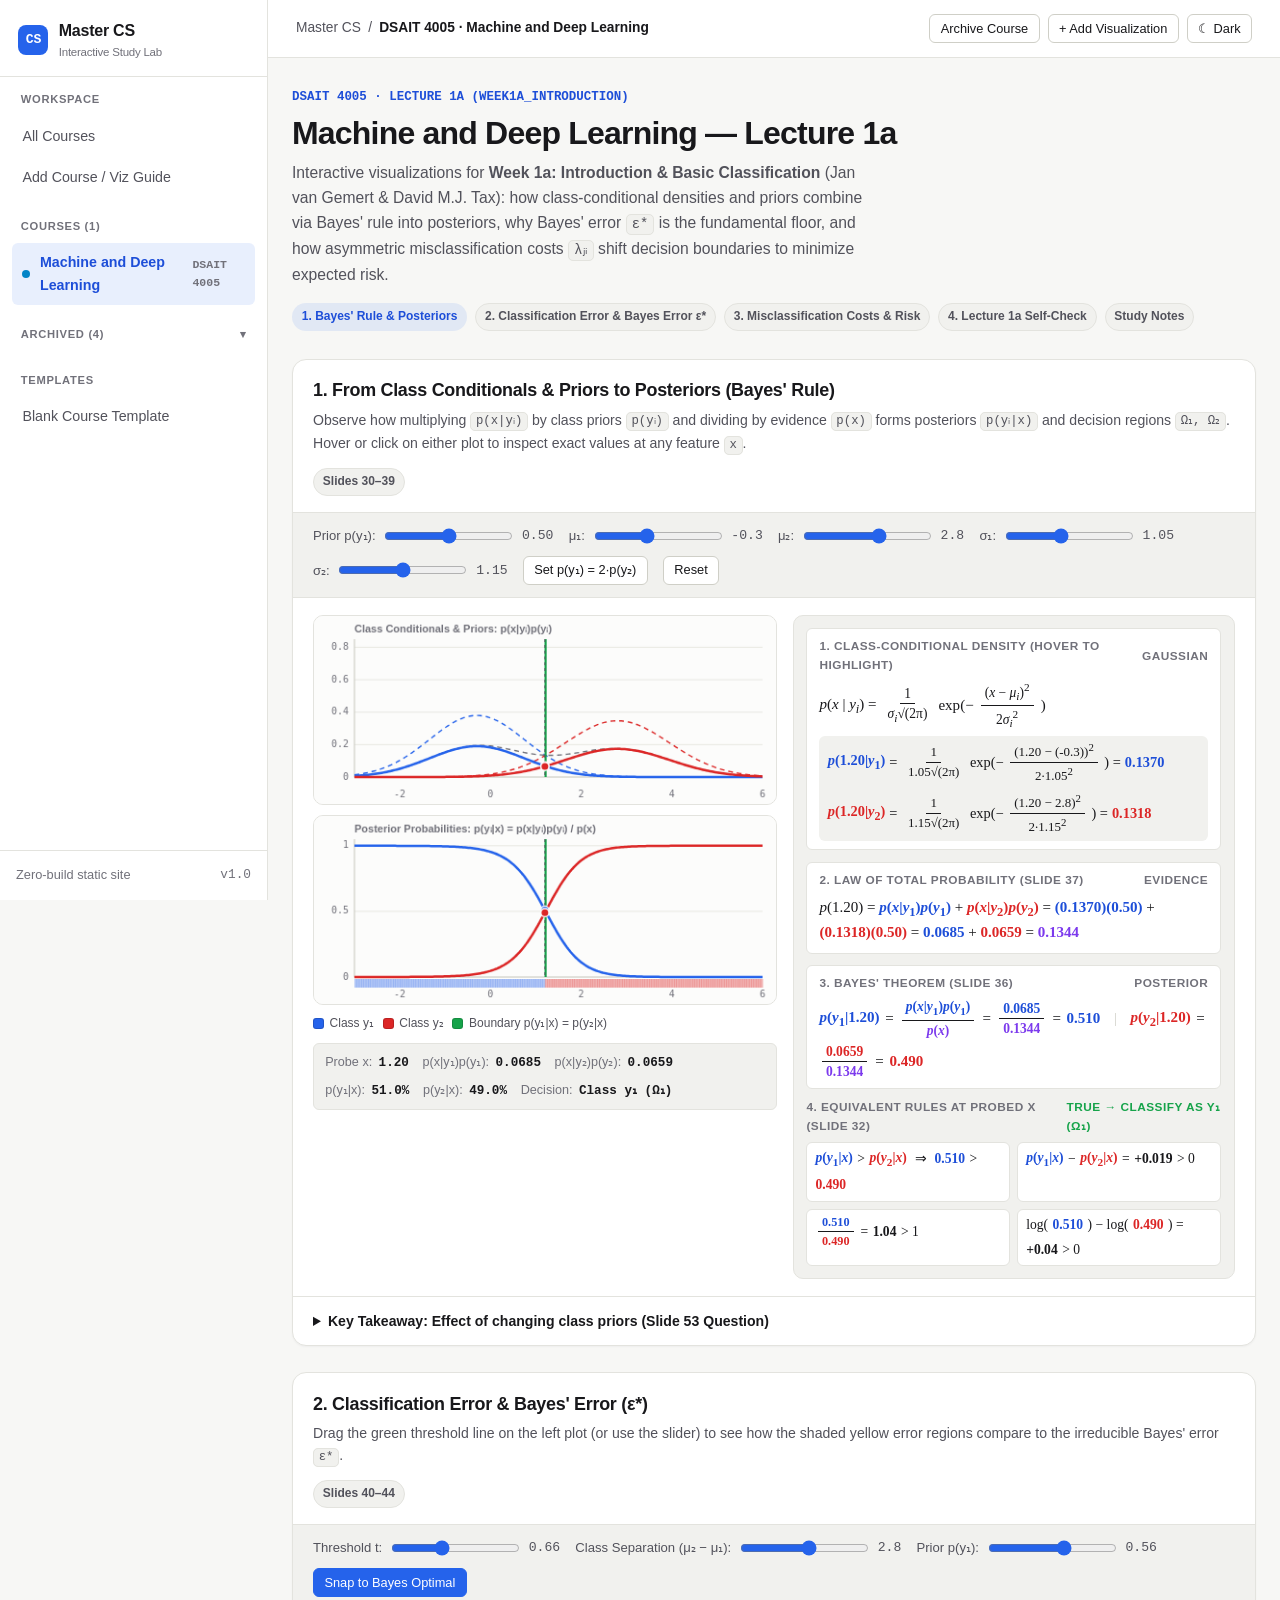
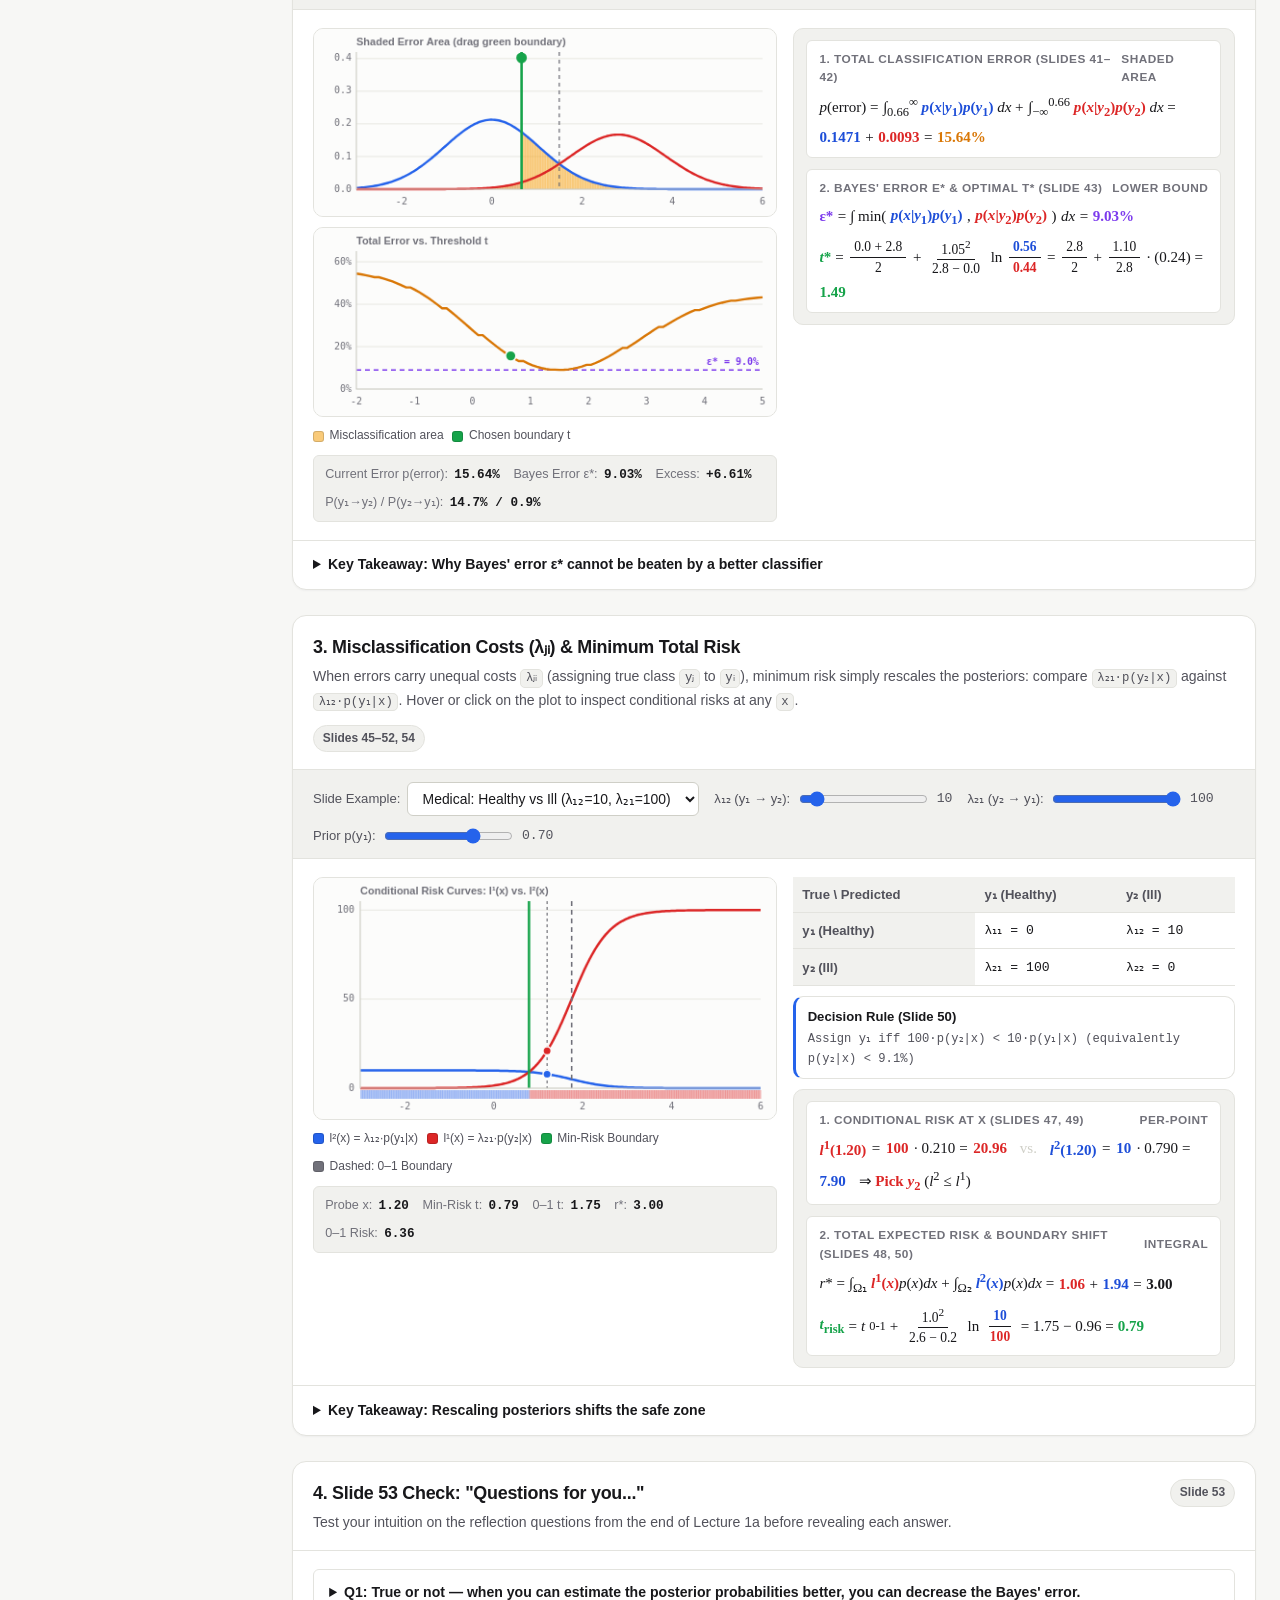
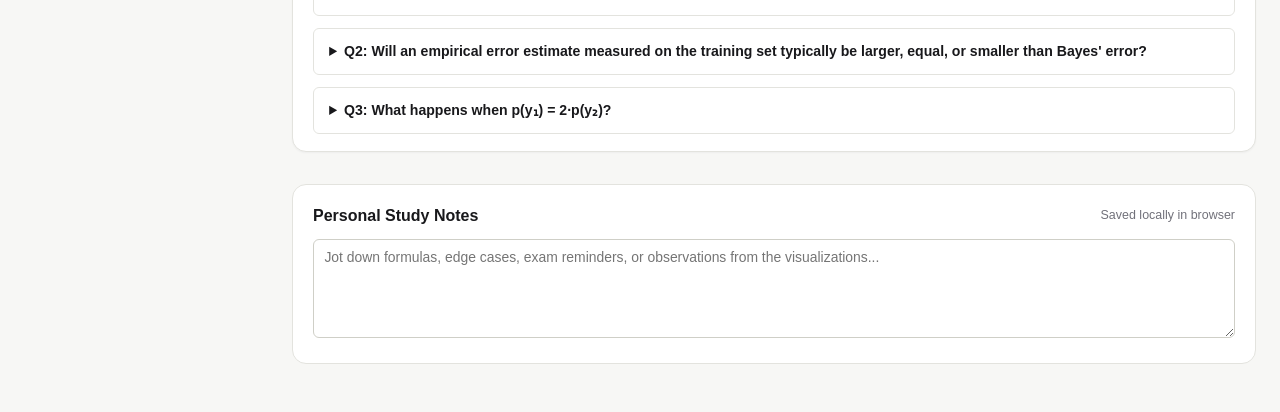
==== courses/mdl.html @ e3841186 "Initial Master CS interactive visualizations site with MDL Lecture 1a" ====
<!DOCTYPE html>
<html lang="en">
<head>
  <meta charset="UTF-8" />
  <meta name="viewport" content="width=device-width, initial-scale=1.0" />
  <title>DSAIT 4005: Machine and Deep Learning — Master CS</title>
  <link rel="icon" type="image/svg+xml" href="data:image/svg+xml,%3Csvg xmlns='http://www.w3.org/2000/svg' viewBox='0 0 32 32'%3E%3Crect width='32' height='32' rx='8' fill='%232563eb'/%3E%3Ctext x='16' y='21' text-anchor='middle' fill='white' font-family='monospace' font-size='14' font-weight='bold'%3ECS%3C/text%3E%3C/svg%3E" />
  <link rel="stylesheet" href="../styles/main.css" />
</head>
<body data-root=".." data-page="mdl">
  <div id="page-content">
    <header class="page-header">
      <div class="page-kicker">DSAIT 4005 · LECTURE 1A (WEEK1A_INTRODUCTION)</div>
      <h1 class="page-title">Machine and Deep Learning — Lecture 1a</h1>
      <p class="page-desc">
        Interactive visualizations for <strong>Week 1a: Introduction &amp; Basic Classification</strong> (Jan van Gemert &amp; David M.J. Tax):
        how class-conditional densities and priors combine via Bayes' rule into posteriors, why Bayes' error <code>ε*</code> is the fundamental floor,
        and how asymmetric misclassification costs <code>λⱼᵢ</code> shift decision boundaries to minimize expected risk.
      </p>
      <div class="topic-jump-bar">
        <a href="#viz-mdl-bayes" class="badge badge-accent">1. Bayes' Rule &amp; Posteriors</a>
        <a href="#viz-mdl-error" class="badge">2. Classification Error &amp; Bayes Error ε*</a>
        <a href="#viz-mdl-cost" class="badge">3. Misclassification Costs &amp; Risk</a>
        <a href="#mdl-quiz" class="badge">4. Lecture 1a Self-Check</a>
        <a href="#course-notes" class="badge">Study Notes</a>
      </div>
    </header>

    <div class="viz-stack">
      <!-- Visualization 1: Bayes' Rule & Class Posteriors (Slides 30-39, 53) -->
      <section class="viz-card" id="viz-mdl-bayes">
        <div class="viz-header">
          <div>
            <h2 class="viz-title">1. From Class Conditionals &amp; Priors to Posteriors (Bayes' Rule)</h2>
            <p class="viz-subtitle">
              Observe how multiplying <code>p(x|yᵢ)</code> by class priors <code>p(yᵢ)</code> and dividing by evidence <code>p(x)</code> forms posteriors <code>p(yᵢ|x)</code> and decision regions <code>Ω₁, Ω₂</code>. Hover or click on either plot to inspect exact values at any feature <code>x</code>.
            </p>
          </div>
          <span class="badge">Slides 30–39</span>
        </div>

        <div class="viz-controls">
          <div class="control-group">
            <label for="mdl-b-prior1">Prior p(y₁):</label>
            <input id="mdl-b-prior1" type="range" min="0.10" max="0.90" step="0.01" value="0.50" />
            <span class="mono" id="mdl-b-prior1-val">0.50</span>
          </div>

          <div class="control-group">
            <label for="mdl-b-mu1">μ₁:</label>
            <input id="mdl-b-mu1" type="range" min="-1.5" max="1.5" step="0.1" value="-0.3" />
            <span class="mono" id="mdl-b-mu1-val">-0.3</span>
          </div>

          <div class="control-group">
            <label for="mdl-b-mu2">μ₂:</label>
            <input id="mdl-b-mu2" type="range" min="1.0" max="4.0" step="0.1" value="2.8" />
            <span class="mono" id="mdl-b-mu2-val">2.8</span>
          </div>

          <div class="control-group">
            <label for="mdl-b-sig1">σ₁:</label>
            <input id="mdl-b-sig1" type="range" min="0.5" max="1.8" step="0.05" value="1.05" />
            <span class="mono" id="mdl-b-sig1-val">1.05</span>
          </div>

          <div class="control-group">
            <label for="mdl-b-sig2">σ₂:</label>
            <input id="mdl-b-sig2" type="range" min="0.5" max="1.8" step="0.05" value="1.15" />
            <span class="mono" id="mdl-b-sig2-val">1.15</span>
          </div>

          <button id="mdl-b-double-p1" class="btn btn-sm" type="button">Set p(y₁) = 2·p(y₂)</button>
          <button id="mdl-b-reset" class="btn btn-sm" type="button">Reset</button>
        </div>

        <div class="viz-body">
          <div class="viz-with-formulas">
            <div class="viz-plots-col">
              <div class="viz-stage">
                <canvas id="mdl-b-joint-canvas"></canvas>
              </div>
              <div class="viz-stage">
                <canvas id="mdl-b-post-canvas"></canvas>
              </div>
              <div class="viz-legend">
                <span class="legend-item"><span class="legend-swatch" style="background:#2563eb"></span>Class y₁</span>
                <span class="legend-item"><span class="legend-swatch" style="background:#dc2626"></span>Class y₂</span>
                <span class="legend-item"><span class="legend-swatch" style="background:#16a34a"></span>Boundary p(y₁|x) = p(y₂|x)</span>
              </div>
              <div class="viz-readout">
                <span class="metric"><span class="metric-label">Probe x:</span><span class="metric-value" id="mdl-b-x">1.20</span></span>
                <span class="metric"><span class="metric-label">p(x|y₁)p(y₁):</span><span class="metric-value" id="mdl-b-j1">—</span></span>
                <span class="metric"><span class="metric-label">p(x|y₂)p(y₂):</span><span class="metric-value" id="mdl-b-j2">—</span></span>
                <span class="metric"><span class="metric-label">p(y₁|x):</span><span class="metric-value" id="mdl-b-post1">—</span></span>
                <span class="metric"><span class="metric-label">p(y₂|x):</span><span class="metric-value" id="mdl-b-post2">—</span></span>
                <span class="metric"><span class="metric-label">Decision:</span><span class="metric-value" id="mdl-b-dec">—</span></span>
              </div>
            </div>

            <div class="viz-formulas-col">
              <div class="formula-panel" aria-label="Bayes rule live formulas">
                <div class="formula-grid">
                  <div class="formula-card" data-b-focus="cond">
                    <div class="formula-card-title">
                      <span>1. Class-Conditional Density (hover to highlight)</span>
                      <span>Gaussian</span>
                    </div>
                    <div class="formula-math">
                      <span><i>p</i>(<i>x</i> | <i>y</i><sub><i>i</i></sub>) =</span>
                      <span class="frac">
                        <span class="frac-num">1</span>
                        <span class="frac-den"><i>σ</i><sub><i>i</i></sub>√(2π)</span>
                      </span>
                      <span>exp(−</span>
                      <span class="frac">
                        <span class="frac-num">(<i>x</i> − <i>μ</i><sub><i>i</i></sub>)<sup>2</sup></span>
                        <span class="frac-den">2<i>σ</i><sub><i>i</i></sub><sup>2</sup></span>
                      </span>
                      <span>)</span>
                    </div>
                    <div class="formula-math formula-math-sub" id="mdl-b-f-cond">—</div>
                  </div>

                  <div class="formula-card" data-b-focus="total">
                    <div class="formula-card-title">
                      <span>2. Law of Total Probability (Slide 37)</span>
                      <span>Evidence</span>
                    </div>
                    <div class="formula-math" id="mdl-b-f-total">—</div>
                  </div>

                  <div class="formula-card" data-b-focus="bayes">
                    <div class="formula-card-title">
                      <span>3. Bayes' Theorem (Slide 36)</span>
                      <span>Posterior</span>
                    </div>
                    <div class="formula-math" id="mdl-b-f-bayes">—</div>
                  </div>
                </div>

                <div>
                  <div class="formula-card-title" style="margin-bottom:0.35rem;">
                    <span>4. Equivalent Rules at Probed x (Slide 32)</span>
                    <span id="mdl-b-f-winner" class="term-opt">—</span>
                  </div>
                  <div class="equiv-list">
                    <div class="equiv-item">
                      <div class="formula-math" id="mdl-b-eq-1">—</div>
                    </div>
                    <div class="equiv-item">
                      <div class="formula-math" id="mdl-b-eq-2">—</div>
                    </div>
                    <div class="equiv-item">
                      <div class="formula-math" id="mdl-b-eq-3">—</div>
                    </div>
                    <div class="equiv-item">
                      <div class="formula-math" id="mdl-b-eq-4">—</div>
                    </div>
                  </div>
                </div>
              </div>
            </div>
          </div>
        </div>

        <details class="viz-notes">
          <summary>Key Takeaway: Effect of changing class priors (Slide 53 Question)</summary>
          <p>
            Click <code>Set p(y₁) = 2·p(y₂)</code> (<code>p(y₁) ≈ 0.67, p(y₂) ≈ 0.33</code>). Multiplying <code>p(x|y₁)</code> by a larger prior raises the blue curve and lowers the red curve,
            shifting the green decision boundary <code>p(y₁|x) = p(y₂|x)</code> to the right so region <code>Ω₁</code> expands.
            Notice that <code>p(x) = p(x|y₁)p(y₁) + p(x|y₂)p(y₂)</code> acts purely as the normalizing denominator ensuring <code>p(y₁|x) + p(y₂|x) = 1</code>.
          </p>
        </details>
      </section>

      <!-- Visualization 2: Classification Error & Bayes' Error (Slides 40-44) -->
      <section class="viz-card" id="viz-mdl-error">
        <div class="viz-header">
          <div>
            <h2 class="viz-title">2. Classification Error &amp; Bayes' Error (ε*)</h2>
            <p class="viz-subtitle">
              Drag the green threshold line on the left plot (or use the slider) to see how the shaded yellow error regions compare to the irreducible Bayes' error <code>ε*</code>.
            </p>
          </div>
          <span class="badge">Slides 40–44</span>
        </div>

        <div class="viz-controls">
          <div class="control-group">
            <label for="mdl-e-thresh">Threshold t:</label>
            <input id="mdl-e-thresh" type="range" min="-2.0" max="5.0" step="0.02" value="0.65" />
            <span class="mono" id="mdl-e-thresh-val">0.65</span>
          </div>

          <div class="control-group">
            <label for="mdl-e-sep">Class Separation (μ₂ − μ₁):</label>
            <input id="mdl-e-sep" type="range" min="0.8" max="4.5" step="0.1" value="2.8" />
            <span class="mono" id="mdl-e-sep-val">2.8</span>
          </div>

          <div class="control-group">
            <label for="mdl-e-prior1">Prior p(y₁):</label>
            <input id="mdl-e-prior1" type="range" min="0.20" max="0.80" step="0.02" value="0.55" />
            <span class="mono" id="mdl-e-prior1-val">0.55</span>
          </div>

          <button id="mdl-e-snap" class="btn btn-sm btn-primary" type="button">Snap to Bayes Optimal</button>
        </div>

        <div class="viz-body">
          <div class="viz-with-formulas">
            <div class="viz-plots-col">
              <div class="viz-stage">
                <canvas id="mdl-e-dist-canvas"></canvas>
              </div>
              <div class="viz-stage">
                <canvas id="mdl-e-curve-canvas"></canvas>
              </div>
              <div class="viz-legend">
                <span class="legend-item"><span class="legend-swatch" style="background:rgba(245,158,11,0.55)"></span>Misclassification area</span>
                <span class="legend-item"><span class="legend-swatch" style="background:#16a34a"></span>Chosen boundary t</span>
              </div>
              <div class="viz-readout">
                <span class="metric"><span class="metric-label">Current Error p(error):</span><span class="metric-value" id="mdl-e-cur">—</span></span>
                <span class="metric"><span class="metric-label">Bayes Error ε*:</span><span class="metric-value" id="mdl-e-bayes">—</span></span>
                <span class="metric"><span class="metric-label">Excess:</span><span class="metric-value" id="mdl-e-excess">—</span></span>
                <span class="metric"><span class="metric-label">P(y₁→y₂) / P(y₂→y₁):</span><span class="metric-value" id="mdl-e-split">—</span></span>
              </div>
            </div>

            <div class="viz-formulas-col">
              <div class="formula-panel" aria-label="Classification error and Bayes error formulas">
                <div class="formula-grid">
                  <div class="formula-card" data-e-focus="error-split">
                    <div class="formula-card-title">
                      <span>1. Total Classification Error (Slides 41–42)</span>
                      <span>Shaded Area</span>
                    </div>
                    <div class="formula-math" id="mdl-e-f-err">—</div>
                  </div>

                  <div class="formula-card" data-e-focus="bayes-opt">
                    <div class="formula-card-title">
                      <span>2. Bayes' Error ε* &amp; Optimal t* (Slide 43)</span>
                      <span>Lower Bound</span>
                    </div>
                    <div class="formula-math" id="mdl-e-f-opt">—</div>
                  </div>
                </div>
              </div>
            </div>
          </div>
        </div>

        <details class="viz-notes">
          <summary>Key Takeaway: Why Bayes' error ε* cannot be beaten by a better classifier</summary>
          <p>
            For any threshold <code>t</code>, total error is the yellow area where the chosen class has the smaller curve plus any extra tail you include by moving away from the intersection.
            Clicking <strong>Snap to Bayes Optimal</strong> places <code>t</code> right at <code>p(x|y₁)p(y₁) = p(x|y₂)p(y₂)</code>, reaching <code>ε*</code>.
            Notice that moving <code>t</code> never reduces <code>ε*</code>—only changing the underlying distribution (like increasing class separation <code>μ₂ − μ₁</code>) lowers <code>ε*</code>.
          </p>
        </details>
      </section>

      <!-- Visualization 3: Misclassification Costs & Minimum Risk (Slides 45-52, 54) -->
      <section class="viz-card" id="viz-mdl-cost">
        <div class="viz-header">
          <div>
            <h2 class="viz-title">3. Misclassification Costs (λⱼᵢ) &amp; Minimum Total Risk</h2>
            <p class="viz-subtitle">
              When errors carry unequal costs <code>λⱼᵢ</code> (assigning true class <code>yⱼ</code> to <code>yᵢ</code>), minimum risk simply rescales the posteriors: compare <code>λ₂₁·p(y₂|x)</code> against <code>λ₁₂·p(y₁|x)</code>. Hover or click on the plot to inspect conditional risks at any <code>x</code>.
            </p>
          </div>
          <span class="badge">Slides 45–52, 54</span>
        </div>

        <div class="viz-controls">
          <div class="control-group">
            <label for="mdl-c-preset">Slide Example:</label>
            <select id="mdl-c-preset" class="select">
              <option value="medical" selected>Medical: Healthy vs Ill (λ₁₂=10, λ₂₁=100)</option>
              <option value="equal">Equal 0–1 Loss (λ₁₂=1, λ₂₁=1)</option>
              <option value="fruit">Fruit Matrix Slide 52 (λ₁₂=1, λ₂₁=9)</option>
            </select>
          </div>

          <div class="control-group">
            <label for="mdl-c-l12">λ₁₂ (y₁ → y₂):</label>
            <input id="mdl-c-l12" type="range" min="1" max="100" step="1" value="10" />
            <span class="mono" id="mdl-c-l12-val">10</span>
          </div>

          <div class="control-group">
            <label for="mdl-c-l21">λ₂₁ (y₂ → y₁):</label>
            <input id="mdl-c-l21" type="range" min="1" max="100" step="1" value="100" />
            <span class="mono" id="mdl-c-l21-val">100</span>
          </div>

          <div class="control-group">
            <label for="mdl-c-prior1">Prior p(y₁):</label>
            <input id="mdl-c-prior1" type="range" min="0.20" max="0.90" step="0.02" value="0.70" />
            <span class="mono" id="mdl-c-prior1-val">0.70</span>
          </div>
        </div>

        <div class="viz-body">
          <div class="viz-with-formulas">
            <div class="viz-plots-col">
              <div class="viz-stage">
                <canvas id="mdl-c-risk-canvas"></canvas>
              </div>
              <div class="viz-legend">
                <span class="legend-item"><span class="legend-swatch" style="background:#2563eb"></span>l²(x) = λ₁₂·p(y₁|x)</span>
                <span class="legend-item"><span class="legend-swatch" style="background:#dc2626"></span>l¹(x) = λ₂₁·p(y₂|x)</span>
                <span class="legend-item"><span class="legend-swatch" style="background:#16a34a"></span>Min-Risk Boundary</span>
                <span class="legend-item"><span class="legend-swatch" style="background:#71717a"></span>Dashed: 0–1 Boundary</span>
              </div>
              <div class="viz-readout">
                <span class="metric"><span class="metric-label">Probe x:</span><span class="metric-value" id="mdl-c-x">1.20</span></span>
                <span class="metric"><span class="metric-label">Min-Risk t:</span><span class="metric-value" id="mdl-c-topt">—</span></span>
                <span class="metric"><span class="metric-label">0–1 t:</span><span class="metric-value" id="mdl-c-t01">—</span></span>
                <span class="metric"><span class="metric-label">r*:</span><span class="metric-value" id="mdl-c-rmin">—</span></span>
                <span class="metric"><span class="metric-label">0–1 Risk:</span><span class="metric-value" id="mdl-c-r01">—</span></span>
              </div>
            </div>

            <div class="viz-formulas-col">
              <table class="data-table" aria-label="Cost Matrix">
                <thead>
                  <tr>
                    <th>True \ Predicted</th>
                    <th id="mdl-c-col1">y₁ (Healthy)</th>
                    <th id="mdl-c-col2">y₂ (Ill)</th>
                  </tr>
                </thead>
                <tbody>
                  <tr>
                    <th id="mdl-c-row1">y₁ (Healthy)</th>
                    <td>λ₁₁ = 0</td>
                    <td id="mdl-c-cell12">λ₁₂ = 10</td>
                  </tr>
                  <tr>
                    <th id="mdl-c-row2">y₂ (Ill)</th>
                    <td id="mdl-c-cell21">λ₂₁ = 100</td>
                    <td>λ₂₂ = 0</td>
                  </tr>
                </tbody>
              </table>

              <div class="callout" style="margin:0;padding:0.55rem 0.75rem;font-size:0.8rem;">
                <h4 style="font-size:0.82rem;margin-bottom:0.2rem;">Decision Rule (Slide 50)</h4>
                <p id="mdl-c-rule-text" class="mono" style="font-size:0.76rem;"></p>
              </div>

              <div class="formula-panel" aria-label="Conditional risk and total risk formulas">
                <div class="formula-grid">
                  <div class="formula-card" data-c-focus="cond-risk">
                    <div class="formula-card-title">
                      <span>1. Conditional Risk at x (Slides 47, 49)</span>
                      <span>Per-Point</span>
                    </div>
                    <div class="formula-math" id="mdl-c-f-cond">—</div>
                  </div>

                  <div class="formula-card" data-c-focus="total-risk">
                    <div class="formula-card-title">
                      <span>2. Total Expected Risk &amp; Boundary Shift (Slides 48, 50)</span>
                      <span>Integral</span>
                    </div>
                    <div class="formula-math" id="mdl-c-f-total">—</div>
                  </div>
                </div>
              </div>
            </div>
          </div>
        </div>

        <details class="viz-notes">
          <summary>Key Takeaway: Rescaling posteriors shifts the safe zone</summary>
          <p>
            When missing an illness (<code>λ₂₁ = 100</code>) is 10× costlier than a false alarm (<code>λ₁₂ = 10</code>),
            we only need <code>p(ill|x) &gt; 10/110 ≈ 9.1%</code> before predicting <strong>Ill</strong> becomes the lower-risk decision!
            As Slide 54 summarizes: you do not need a completely new model—just rescale the class posteriors by the misclassification costs.
          </p>
        </details>
      </section>

      <!-- Section 4: Slide 53 Self-Check Questions -->
      <section class="viz-card" id="mdl-quiz">
        <div class="viz-header">
          <div>
            <h2 class="viz-title">4. Slide 53 Check: "Questions for you..."</h2>
            <p class="viz-subtitle">Test your intuition on the reflection questions from the end of Lecture 1a before revealing each answer.</p>
          </div>
          <span class="badge">Slide 53</span>
        </div>
        <div class="viz-body" style="display:flex;flex-direction:column;gap:0.75rem;">
          <details class="viz-notes" style="border:1px solid var(--border);border-radius:var(--radius-sm);padding:0.7rem 0.95rem;">
            <summary>Q1: True or not — when you can estimate the posterior probabilities better, you can decrease the Bayes' error.</summary>
            <p>
              <strong>False.</strong> Bayes' error <code>ε*</code> is a property of the true underlying data distribution <code>p(x, y)</code> (class overlap), not of your estimator. Better posterior estimates move your classifier's error <em>down toward</em> <code>ε*</code>, never below it.
            </p>
          </details>
          <details class="viz-notes" style="border:1px solid var(--border);border-radius:var(--radius-sm);padding:0.7rem 0.95rem;">
            <summary>Q2: Will an empirical error estimate measured on the training set typically be larger, equal, or smaller than Bayes' error?</summary>
            <p>
              On the <strong>training set</strong>, an overfitted model can appear smaller than <code>ε*</code> (recall the darkened cat/green bean example on Slide 17!). On an <strong>independent test set</strong> (Slide 18), any real classifier's expected error is always <code>≥ ε*</code> because <code>ε*</code> is the theoretical minimum over <code>p(x, y)</code>.
            </p>
          </details>
          <details class="viz-notes" style="border:1px solid var(--border);border-radius:var(--radius-sm);padding:0.7rem 0.95rem;">
            <summary>Q3: What happens when p(y₁) = 2·p(y₂)?</summary>
            <p>
              Since <code>p(y₁) + p(y₂) = 1</code>, this means <code>p(y₁) = 2/3</code> and <code>p(y₂) = 1/3</code>. The decision rule <code>p(x|y₁)p(y₁) &gt; p(x|y₂)p(y₂)</code> becomes <code>2·p(x|y₁) &gt; p(x|y₂)</code>, shifting the boundary toward class 2 and expanding region <code>Ω₁</code>. Try clicking <code>Set p(y₁) = 2·p(y₂)</code> in Visualization 1 above!
            </p>
          </details>
        </div>
      </section>
    </div>

    <div id="course-notes"></div>
  </div>

  <script src="../js/courses-data.js"></script>
  <script src="../js/layout.js"></script>
  <script src="../js/viz-kit.js"></script>
  <script src="../js/viz/mdl-viz.js"></script>
</body>
</html>
---- styles/main.css ----
/* ==========================================================================
   Master CS — Interactive Study Hub Stylesheet
   Zero-dependency design tokens + layout + visualization card primitives
   ========================================================================== */

:root {
  --bg: #f7f7f5;
  --surface: #ffffff;
  --surface-muted: #f1f1ee;
  --surface-elevated: #ffffff;
  --border: #e3e3de;
  --border-strong: #cfcfc7;
  --text: #18181b;
  --text-muted: #52525b;
  --text-subtle: #71717a;

  --accent: #2563eb;
  --accent-hover: #1d4ed8;
  --accent-soft: rgba(37, 99, 235, 0.1);
  --accent-text: #1d4ed8;

  --success: #16a34a;
  --success-soft: rgba(22, 163, 74, 0.12);
  --warning: #d97706;
  --warning-soft: rgba(217, 119, 6, 0.12);
  --danger: #dc2626;
  --danger-soft: rgba(220, 38, 38, 0.12);
  --purple: #7c3aed;
  --purple-soft: rgba(124, 58, 237, 0.12);

  --canvas-bg: #fcfcfb;
  --canvas-grid: #e8e8e2;

  --radius-sm: 6px;
  --radius-md: 10px;
  --radius-lg: 14px;
  --shadow-sm: 0 1px 2px rgba(15, 23, 42, 0.04);
  --shadow-md: 0 4px 16px rgba(15, 23, 42, 0.06);

  --sidebar-w: 268px;
  --topbar-h: 58px;

  --font-sans: "Inter", -apple-system, BlinkMacSystemFont, "Segoe UI", Roboto, Helvetica, Arial, sans-serif;
  --font-mono: "JetBrains Mono", "Cascadia Code", "Fira Code", Consolas, "Courier New", monospace;
}

[data-theme="dark"] {
  --bg: #0e1015;
  --surface: #151821;
  --surface-muted: #1c202b;
  --surface-elevated: #1b1f2a;
  --border: #272c3a;
  --border-strong: #373e52;
  --text: #eceef4;
  --text-muted: #a1a7b8;
  --text-subtle: #788096;

  --accent: #4f86ff;
  --accent-hover: #6d9cff;
  --accent-soft: rgba(79, 134, 255, 0.14);
  --accent-text: #84adff;

  --success: #34d399;
  --success-soft: rgba(52, 211, 153, 0.14);
  --warning: #fbbf24;
  --warning-soft: rgba(251, 191, 36, 0.14);
  --danger: #f87171;
  --danger-soft: rgba(248, 113, 113, 0.14);
  --purple: #a78bfa;
  --purple-soft: rgba(167, 139, 250, 0.14);

  --canvas-bg: #11141c;
  --canvas-grid: #212636;

  --shadow-sm: 0 1px 2px rgba(0, 0, 0, 0.25);
  --shadow-md: 0 6px 20px rgba(0, 0, 0, 0.35);
}

*,
*::before,
*::after {
  box-sizing: border-box;
}

html {
  font-size: 16px;
  -webkit-font-smoothing: antialiased;
}

body {
  margin: 0;
  font-family: var(--font-sans);
  background: var(--bg);
  color: var(--text);
  line-height: 1.6;
  min-height: 100vh;
}

a {
  color: var(--accent-text);
  text-decoration: none;
}

a:hover {
  text-decoration: underline;
}

code,
pre,
.mono {
  font-family: var(--font-mono);
}

code {
  font-size: 0.875em;
  background: var(--surface-muted);
  border: 1px solid var(--border);
  padding: 0.12em 0.38em;
  border-radius: 5px;
}

pre {
  background: var(--surface-muted);
  border: 1px solid var(--border);
  border-radius: var(--radius-md);
  padding: 1rem 1.15rem;
  overflow-x: auto;
  font-size: 0.85rem;
  line-height: 1.55;
  margin: 0.75rem 0 1rem;
}

pre code {
  background: none;
  border: none;
  padding: 0;
  font-size: inherit;
}

/* ==========================================================================
   App Shell (Sidebar + Main)
   ========================================================================== */

.app-shell {
  display: flex;
  min-height: 100vh;
}

.sidebar {
  width: var(--sidebar-w);
  flex-shrink: 0;
  background: var(--surface);
  border-right: 1px solid var(--border);
  display: flex;
  flex-direction: column;
  position: sticky;
  top: 0;
  height: 100vh;
  overflow-y: auto;
  z-index: 30;
}

.sidebar-brand {
  padding: 1.15rem 1.15rem 0.9rem;
  border-bottom: 1px solid var(--border);
  display: flex;
  align-items: center;
  justify-content: space-between;
  gap: 0.5rem;
}

.brand-link {
  display: flex;
  align-items: center;
  gap: 0.65rem;
  color: var(--text);
  text-decoration: none;
  font-weight: 700;
  font-size: 1rem;
  letter-spacing: -0.015em;
}

.brand-link:hover {
  text-decoration: none;
}

.brand-logo {
  width: 30px;
  height: 30px;
  border-radius: 8px;
  background: var(--accent);
  color: #fff;
  display: grid;
  place-items: center;
  font-family: var(--font-mono);
  font-size: 0.82rem;
  font-weight: 700;
  flex-shrink: 0;
}

.brand-sub {
  display: block;
  font-size: 0.72rem;
  font-weight: 500;
  color: var(--text-subtle);
  margin-top: -1px;
}

.sidebar-section {
  padding: 0.9rem 0.75rem 0.4rem;
}

.sidebar-label {
  font-size: 0.7rem;
  font-weight: 700;
  text-transform: uppercase;
  letter-spacing: 0.06em;
  color: var(--text-subtle);
  padding: 0 0.55rem 0.45rem;
}

.nav-list {
  list-style: none;
  margin: 0;
  padding: 0;
  display: flex;
  flex-direction: column;
  gap: 2px;
}

.nav-item a {
  display: flex;
  align-items: center;
  gap: 0.6rem;
  padding: 0.52rem 0.65rem;
  border-radius: var(--radius-sm);
  color: var(--text-muted);
  font-size: 0.89rem;
  font-weight: 500;
  text-decoration: none;
  transition: background 0.12s ease, color 0.12s ease;
}

.nav-item a:hover {
  background: var(--surface-muted);
  color: var(--text);
  text-decoration: none;
}

.nav-item a.active {
  background: var(--accent-soft);
  color: var(--accent-text);
  font-weight: 600;
}

.nav-dot {
  width: 8px;
  height: 8px;
  border-radius: 999px;
  flex-shrink: 0;
}

.nav-code {
  margin-left: auto;
  font-family: var(--font-mono);
  font-size: 0.72rem;
  color: var(--text-subtle);
}

.sidebar-footer {
  margin-top: auto;
  padding: 0.9rem 1rem;
  border-top: 1px solid var(--border);
  display: flex;
  align-items: center;
  justify-content: space-between;
  gap: 0.5rem;
  font-size: 0.8rem;
  color: var(--text-subtle);
}

.main-column {
  flex: 1;
  min-width: 0;
  display: flex;
  flex-direction: column;
}

.topbar {
  height: var(--topbar-h);
  background: var(--surface);
  border-bottom: 1px solid var(--border);
  padding: 0 1.75rem;
  display: flex;
  align-items: center;
  justify-content: space-between;
  gap: 1rem;
  position: sticky;
  top: 0;
  z-index: 20;
}

.topbar-left {
  display: flex;
  align-items: center;
  gap: 0.75rem;
  min-width: 0;
}

.menu-toggle {
  display: none;
  background: var(--surface-muted);
  border: 1px solid var(--border);
  color: var(--text);
  border-radius: var(--radius-sm);
  padding: 0.4rem 0.6rem;
  cursor: pointer;
  font-size: 0.95rem;
}

.breadcrumb {
  display: flex;
  align-items: center;
  gap: 0.45rem;
  font-size: 0.86rem;
  color: var(--text-muted);
  white-space: nowrap;
  overflow: hidden;
  text-overflow: ellipsis;
}

.breadcrumb a {
  color: var(--text-muted);
}

.breadcrumb a:hover {
  color: var(--text);
}

.breadcrumb .current {
  color: var(--text);
  font-weight: 600;
}

.topbar-actions {
  display: flex;
  align-items: center;
  gap: 0.5rem;
}

.content-wrap {
  width: 100%;
  max-width: 1360px;
  margin: 0 auto;
  padding: 1.5rem 1.5rem 3rem;
}

.sidebar-backdrop {
  display: none;
}

@media (max-width: 900px) {
  .sidebar {
    position: fixed;
    left: 0;
    top: 0;
    transform: translateX(-100%);
    transition: transform 0.2s ease;
    box-shadow: var(--shadow-md);
  }

  .sidebar.open {
    transform: translateX(0);
  }

  .sidebar-backdrop.open {
    display: block;
    position: fixed;
    inset: 0;
    background: rgba(0, 0, 0, 0.35);
    z-index: 25;
  }

  .menu-toggle {
    display: inline-flex;
    align-items: center;
    justify-content: center;
  }

  .topbar,
  .content-wrap {
    padding-left: 1rem;
    padding-right: 1rem;
  }
}

/* ==========================================================================
   Buttons, Badges, Inputs
   ========================================================================== */

.btn {
  display: inline-flex;
  align-items: center;
  justify-content: center;
  gap: 0.4rem;
  font-family: inherit;
  font-size: 0.85rem;
  font-weight: 500;
  padding: 0.46rem 0.85rem;
  border-radius: var(--radius-sm);
  border: 1px solid var(--border-strong);
  background: var(--surface);
  color: var(--text);
  cursor: pointer;
  transition: background 0.12s ease, border-color 0.12s ease, transform 0.06s ease;
  text-decoration: none;
  line-height: 1.25;
}

.btn:hover {
  background: var(--surface-muted);
  text-decoration: none;
}

.btn:active {
  transform: translateY(1px);
}

.btn:disabled {
  opacity: 0.48;
  cursor: not-allowed;
}

.btn-primary {
  background: var(--accent);
  border-color: var(--accent);
  color: #fff;
}

.btn-primary:hover {
  background: var(--accent-hover);
  border-color: var(--accent-hover);
  color: #fff;
}

.btn-sm {
  padding: 0.34rem 0.65rem;
  font-size: 0.8rem;
}

.btn-ghost {
  background: transparent;
  border-color: transparent;
}

.btn-ghost:hover {
  background: var(--surface-muted);
}

.btn.is-active {
  background: var(--accent-soft);
  border-color: var(--accent);
  color: var(--accent-text);
  font-weight: 600;
}

.badge {
  display: inline-flex;
  align-items: center;
  gap: 0.35rem;
  padding: 0.2rem 0.55rem;
  border-radius: 999px;
  font-size: 0.75rem;
  font-weight: 600;
  background: var(--surface-muted);
  color: var(--text-muted);
  border: 1px solid var(--border);
}

.badge-accent {
  background: var(--accent-soft);
  color: var(--accent-text);
  border-color: transparent;
}

.input,
.select,
.textarea {
  font-family: inherit;
  font-size: 0.87rem;
  color: var(--text);
  background: var(--surface);
  border: 1px solid var(--border-strong);
  border-radius: var(--radius-sm);
  padding: 0.42rem 0.65rem;
}

.input:focus,
.select:focus,
.textarea:focus {
  outline: 2px solid var(--accent-soft);
  border-color: var(--accent);
}

.textarea {
  width: 100%;
  resize: vertical;
  line-height: 1.5;
}

/* ==========================================================================
   Page Headers & Home Hub
   ========================================================================== */

.page-header {
  margin-bottom: 1.75rem;
}

.page-kicker {
  display: inline-flex;
  align-items: center;
  gap: 0.45rem;
  font-family: var(--font-mono);
  font-size: 0.78rem;
  font-weight: 600;
  color: var(--accent-text);
  margin-bottom: 0.4rem;
}

.page-title {
  margin: 0 0 0.45rem;
  font-size: clamp(1.55rem, 2.5vw, 2.05rem);
  line-height: 1.2;
  letter-spacing: -0.025em;
}

.page-desc {
  margin: 0;
  color: var(--text-muted);
  max-width: 68ch;
  font-size: 0.98rem;
}

.topic-jump-bar {
  display: flex;
  flex-wrap: wrap;
  gap: 0.5rem;
  margin-top: 1rem;
}

.filter-bar {
  display: flex;
  flex-wrap: wrap;
  align-items: center;
  justify-content: space-between;
  gap: 0.75rem;
  margin-bottom: 1.25rem;
}

.filter-pills {
  display: flex;
  flex-wrap: wrap;
  gap: 0.4rem;
}

.search-input {
  min-width: 220px;
  flex: 0 1 280px;
}

.course-grid {
  display: grid;
  grid-template-columns: repeat(auto-fill, minmax(290px, 1fr));
  gap: 1.1rem;
}

.course-card {
  background: var(--surface);
  border: 1px solid var(--border);
  border-radius: var(--radius-lg);
  padding: 1.2rem 1.25rem;
  display: flex;
  flex-direction: column;
  gap: 0.75rem;
  box-shadow: var(--shadow-sm);
  transition: transform 0.14s ease, border-color 0.14s ease, box-shadow 0.14s ease;
  color: inherit;
}

.course-card:hover {
  transform: translateY(-2px);
  border-color: var(--border-strong);
  box-shadow: var(--shadow-md);
}

.course-card-title-link {
  color: var(--text);
  text-decoration: none;
}

.course-card-title-link:hover {
  color: var(--accent-text);
  text-decoration: none;
}

.course-card.is-archived {
  opacity: 0.88;
}

.course-card-actions {
  display: inline-flex;
  align-items: center;
  gap: 0.55rem;
}

.sidebar-archive-group summary {
  list-style: none;
  cursor: pointer;
  display: flex;
  align-items: center;
  justify-content: space-between;
  user-select: none;
}

.sidebar-archive-group summary::-webkit-details-marker {
  display: none;
}

.course-card-top {
  display: flex;
  align-items: center;
  justify-content: space-between;
  gap: 0.5rem;
}

.course-code-pill {
  display: inline-flex;
  align-items: center;
  gap: 0.4rem;
  font-family: var(--font-mono);
  font-size: 0.76rem;
  font-weight: 700;
  padding: 0.2rem 0.55rem;
  border-radius: 6px;
  background: var(--surface-muted);
  color: var(--text);
}

.course-card h3 {
  margin: 0;
  font-size: 1.1rem;
  letter-spacing: -0.015em;
}

.course-card p {
  margin: 0;
  font-size: 0.89rem;
  color: var(--text-muted);
  flex: 1;
}

.topic-pills {
  display: flex;
  flex-wrap: wrap;
  gap: 0.35rem;
}

.topic-pill {
  font-size: 0.74rem;
  padding: 0.15rem 0.48rem;
  border-radius: 5px;
  background: var(--surface-muted);
  color: var(--text-muted);
}

.course-card-footer {
  display: flex;
  align-items: center;
  justify-content: space-between;
  padding-top: 0.65rem;
  border-top: 1px solid var(--border);
  font-size: 0.8rem;
  color: var(--text-subtle);
}

.callout {
  background: var(--surface);
  border: 1px solid var(--border);
  border-left: 3px solid var(--accent);
  border-radius: var(--radius-md);
  padding: 1rem 1.15rem;
  margin: 1.5rem 0;
  font-size: 0.92rem;
}

.callout h4 {
  margin: 0 0 0.35rem;
  font-size: 0.95rem;
}

.callout p {
  margin: 0;
  color: var(--text-muted);
}

/* ==========================================================================
   Visualization Cards (Core Reusable Learning Module)
   ========================================================================== */

.viz-stack {
  display: flex;
  flex-direction: column;
  gap: 1.6rem;
}

.viz-card {
  background: var(--surface);
  border: 1px solid var(--border);
  border-radius: var(--radius-lg);
  box-shadow: var(--shadow-sm);
  overflow: hidden;
}

.viz-header {
  padding: 1.05rem 1.25rem;
  border-bottom: 1px solid var(--border);
  display: flex;
  flex-wrap: wrap;
  align-items: flex-start;
  justify-content: space-between;
  gap: 0.75rem;
}

.viz-title {
  margin: 0;
  font-size: 1.12rem;
  letter-spacing: -0.015em;
}

.viz-subtitle {
  margin: 0.22rem 0 0;
  font-size: 0.88rem;
  color: var(--text-muted);
}

.viz-controls {
  padding: 0.75rem 1.25rem;
  background: var(--surface-muted);
  border-bottom: 1px solid var(--border);
  display: flex;
  flex-wrap: wrap;
  align-items: center;
  gap: 0.6rem 0.95rem;
}

.control-group {
  display: inline-flex;
  align-items: center;
  gap: 0.42rem;
  font-size: 0.82rem;
  color: var(--text-muted);
}

.control-group label {
  font-weight: 500;
  white-space: nowrap;
}

.control-group input[type="range"] {
  accent-color: var(--accent);
  cursor: pointer;
}

.viz-body {
  padding: 1.1rem 1.25rem;
}

.viz-stage {
  background: var(--canvas-bg);
  border: 1px solid var(--border);
  border-radius: var(--radius-md);
  overflow: hidden;
  position: relative;
}

.viz-stage canvas {
  display: block;
  width: 100%;
  height: auto;
}

.viz-split {
  display: grid;
  grid-template-columns: 1.35fr 1fr;
  gap: 1rem;
  align-items: stretch;
}

@media (max-width: 780px) {
  .viz-split {
    grid-template-columns: 1fr;
  }
}

.viz-readout {
  margin-top: 0.85rem;
  display: flex;
  flex-wrap: wrap;
  gap: 0.6rem 1.2rem;
  padding: 0.65rem 0.85rem;
  background: var(--surface-muted);
  border: 1px solid var(--border);
  border-radius: var(--radius-sm);
  font-size: 0.82rem;
}

.metric {
  display: inline-flex;
  align-items: baseline;
  gap: 0.4rem;
}

.metric-label {
  color: var(--text-subtle);
}

.metric-value {
  font-family: var(--font-mono);
  font-weight: 600;
  color: var(--text);
}

.viz-legend {
  display: flex;
  flex-wrap: wrap;
  gap: 0.75rem;
  margin-top: 0.7rem;
  font-size: 0.78rem;
  color: var(--text-muted);
}

.legend-item {
  display: inline-flex;
  align-items: center;
  gap: 0.35rem;
}

.legend-swatch {
  width: 11px;
  height: 11px;
  border-radius: 3px;
  border: 1px solid rgba(0, 0, 0, 0.15);
}

.viz-notes {
  border-top: 1px solid var(--border);
  padding: 0.8rem 1.25rem;
  font-size: 0.88rem;
  color: var(--text-muted);
}

.viz-notes summary {
  cursor: pointer;
  font-weight: 600;
  color: var(--text);
  user-select: none;
}

.viz-notes p {
  margin: 0.55rem 0 0;
}

/* ==========================================================================
   Scratchpad / Course Notes Widget
   ========================================================================== */

.notes-card {
  margin-top: 2rem;
  background: var(--surface);
  border: 1px solid var(--border);
  border-radius: var(--radius-lg);
  padding: 1.1rem 1.25rem;
}

.notes-card-header {
  display: flex;
  align-items: center;
  justify-content: space-between;
  gap: 0.5rem;
  margin-bottom: 0.65rem;
}

.notes-card-header h3 {
  margin: 0;
  font-size: 1rem;
}

.notes-status {
  font-size: 0.78rem;
  color: var(--text-subtle);
}

/* ==========================================================================
   Tables & Bit Grids (Systems / Cache / IEEE 754)
   ========================================================================== */

.data-table {
  width: 100%;
  border-collapse: collapse;
  font-size: 0.82rem;
  font-family: var(--font-mono);
}

.data-table th,
.data-table td {
  text-align: left;
  padding: 0.45rem 0.6rem;
  border-bottom: 1px solid var(--border);
}

.data-table th {
  font-family: var(--font-sans);
  font-weight: 600;
  color: var(--text-muted);
  background: var(--surface-muted);
}

.bit-row {
  display: flex;
  flex-wrap: wrap;
  gap: 0.5rem;
  align-items: flex-end;
}

.bit-group {
  display: flex;
  flex-direction: column;
  gap: 0.3rem;
}

.bit-group-label {
  font-size: 0.72rem;
  font-weight: 600;
  text-transform: uppercase;
  letter-spacing: 0.04em;
  color: var(--text-subtle);
}

.bit-cells {
  display: flex;
  flex-wrap: wrap;
  gap: 2px;
}

.bit-btn {
  width: 24px;
  height: 30px;
  border: 1px solid var(--border-strong);
  border-radius: 4px;
  font-family: var(--font-mono);
  font-size: 0.82rem;
  font-weight: 700;
  cursor: pointer;
  background: var(--surface);
  color: var(--text);
  display: grid;
  place-items: center;
  padding: 0;
}

.bit-btn.bit-sign.on {
  background: var(--danger-soft);
  border-color: var(--danger);
  color: var(--danger);
}

.bit-btn.bit-exp.on {
  background: var(--accent-soft);
  border-color: var(--accent);
  color: var(--accent-text);
}

.bit-btn.bit-mant.on {
  background: var(--success-soft);
  border-color: var(--success);
  color: var(--success);
}

.empty-state {
  padding: 2rem;
  text-align: center;
  color: var(--text-muted);
  background: var(--surface);
  border: 1px dashed var(--border-strong);
  border-radius: var(--radius-lg);
}

/* ==========================================================================
   Interactive Mathematical Formulas & Live Equation Panels
   ========================================================================== */

.formula-panel {
  margin-top: 0.95rem;
  border: 1px solid var(--border);
  border-radius: var(--radius-md);
  background: var(--surface-muted);
  padding: 0.85rem 1rem;
  display: flex;
  flex-direction: column;
  gap: 0.7rem;
}

.formula-grid {
  display: grid;
  grid-template-columns: 1fr;
  gap: 0.7rem;
}

.formula-card {
  background: var(--surface);
  border: 1px solid var(--border);
  border-radius: var(--radius-sm);
  padding: 0.75rem 0.95rem;
  display: flex;
  flex-direction: column;
  gap: 0.45rem;
  transition: border-color 0.14s ease, box-shadow 0.14s ease;
}

.formula-card.is-highlighted,
.formula-card[data-b-focus]:hover,
.formula-card[data-e-focus]:hover,
.formula-card[data-c-focus]:hover {
  border-color: var(--accent);
  box-shadow: 0 0 0 2px var(--accent-soft);
}

.formula-card-title {
  display: flex;
  align-items: center;
  justify-content: space-between;
  gap: 0.5rem;
  font-size: 0.74rem;
  font-weight: 700;
  text-transform: uppercase;
  letter-spacing: 0.04em;
  color: var(--text-subtle);
}

.formula-math {
  font-family: "Cambria Math", "STIX Two Math", "Times New Roman", Georgia, serif;
  font-size: 1.04rem;
  line-height: 1.6;
  color: var(--text);
  display: flex;
  flex-wrap: wrap;
  align-items: center;
  gap: 0.28rem;
  font-variant-numeric: tabular-nums;
}

.formula-math-sub {
  background: var(--surface-muted);
  border-radius: var(--radius-sm);
  padding: 0.42rem 0.65rem;
  font-size: 0.98rem;
}

.formula-result {
  font-weight: 700;
  color: var(--text);
}

.formula-live {
  font-family: var(--font-mono);
  font-size: 0.79rem;
  color: var(--text-muted);
  background: var(--surface-muted);
  border-radius: 5px;
  padding: 0.35rem 0.5rem;
  overflow-x: auto;
  white-space: nowrap;
}

.frac {
  display: inline-flex;
  flex-direction: column;
  align-items: center;
  vertical-align: middle;
  margin: 0 0.16rem;
  font-size: 0.9em;
  line-height: 1.15;
}

.frac-num {
  padding: 0 0.25rem 0.12rem;
  border-bottom: 1.5px solid currentColor;
  text-align: center;
}

.frac-den {
  padding: 0.12rem 0.25rem 0;
  text-align: center;
}

.term-c1 {
  color: var(--accent-text);
  font-weight: 600;
}

.term-c2 {
  color: var(--danger);
  font-weight: 600;
}

.term-opt {
  color: var(--success);
  font-weight: 600;
}

.term-warn {
  color: var(--warning);
  font-weight: 600;
}

.term-purple {
  color: var(--purple);
  font-weight: 600;
}

.equiv-list {
  display: grid;
  grid-template-columns: repeat(auto-fit, minmax(210px, 1fr));
  gap: 0.5rem;
}

.equiv-item {
  background: var(--surface);
  border: 1px solid var(--border);
  border-radius: var(--radius-sm);
  padding: 0.45rem 0.65rem;
  font-size: 0.82rem;
  display: flex;
  flex-direction: column;
  gap: 0.2rem;
}

.equiv-item .formula-math {
  font-size: 0.92rem;
}

.equiv-item .mono {
  font-size: 0.76rem;
  color: var(--text-muted);
}

.viz-with-formulas {
  display: grid;
  grid-template-columns: minmax(0, 1.05fr) minmax(0, 1fr);
  gap: 0.95rem;
  align-items: start;
}

.viz-plots-col {
  display: flex;
  flex-direction: column;
  gap: 0.6rem;
  min-width: 0;
}

.viz-formulas-col {
  display: flex;
  flex-direction: column;
  gap: 0.65rem;
  min-width: 0;
}

.viz-formulas-col .formula-panel {
  margin-top: 0;
  padding: 0.7rem 0.8rem;
  gap: 0.55rem;
}

.viz-formulas-col .formula-card {
  padding: 0.55rem 0.75rem;
  gap: 0.35rem;
}

.viz-formulas-col .formula-math {
  font-size: 0.94rem;
  line-height: 1.48;
}

.viz-formulas-col .formula-math-sub {
  padding: 0.34rem 0.52rem;
  font-size: 0.9rem;
}

.viz-formulas-col .equiv-list {
  grid-template-columns: repeat(2, minmax(0, 1fr));
  gap: 0.42rem;
}

.viz-formulas-col .equiv-item {
  padding: 0.35rem 0.5rem;
}

.viz-formulas-col .equiv-item .formula-math {
  font-size: 0.85rem;
}

.viz-plots-col .viz-readout {
  margin-top: 0;
  padding: 0.5rem 0.7rem;
  gap: 0.4rem 0.85rem;
  font-size: 0.79rem;
}

.viz-plots-col .viz-legend {
  margin-top: 0;
  gap: 0.55rem;
  font-size: 0.75rem;
}

@media (max-width: 1120px) {
  .viz-with-formulas {
    grid-template-columns: 1fr;
  }
}
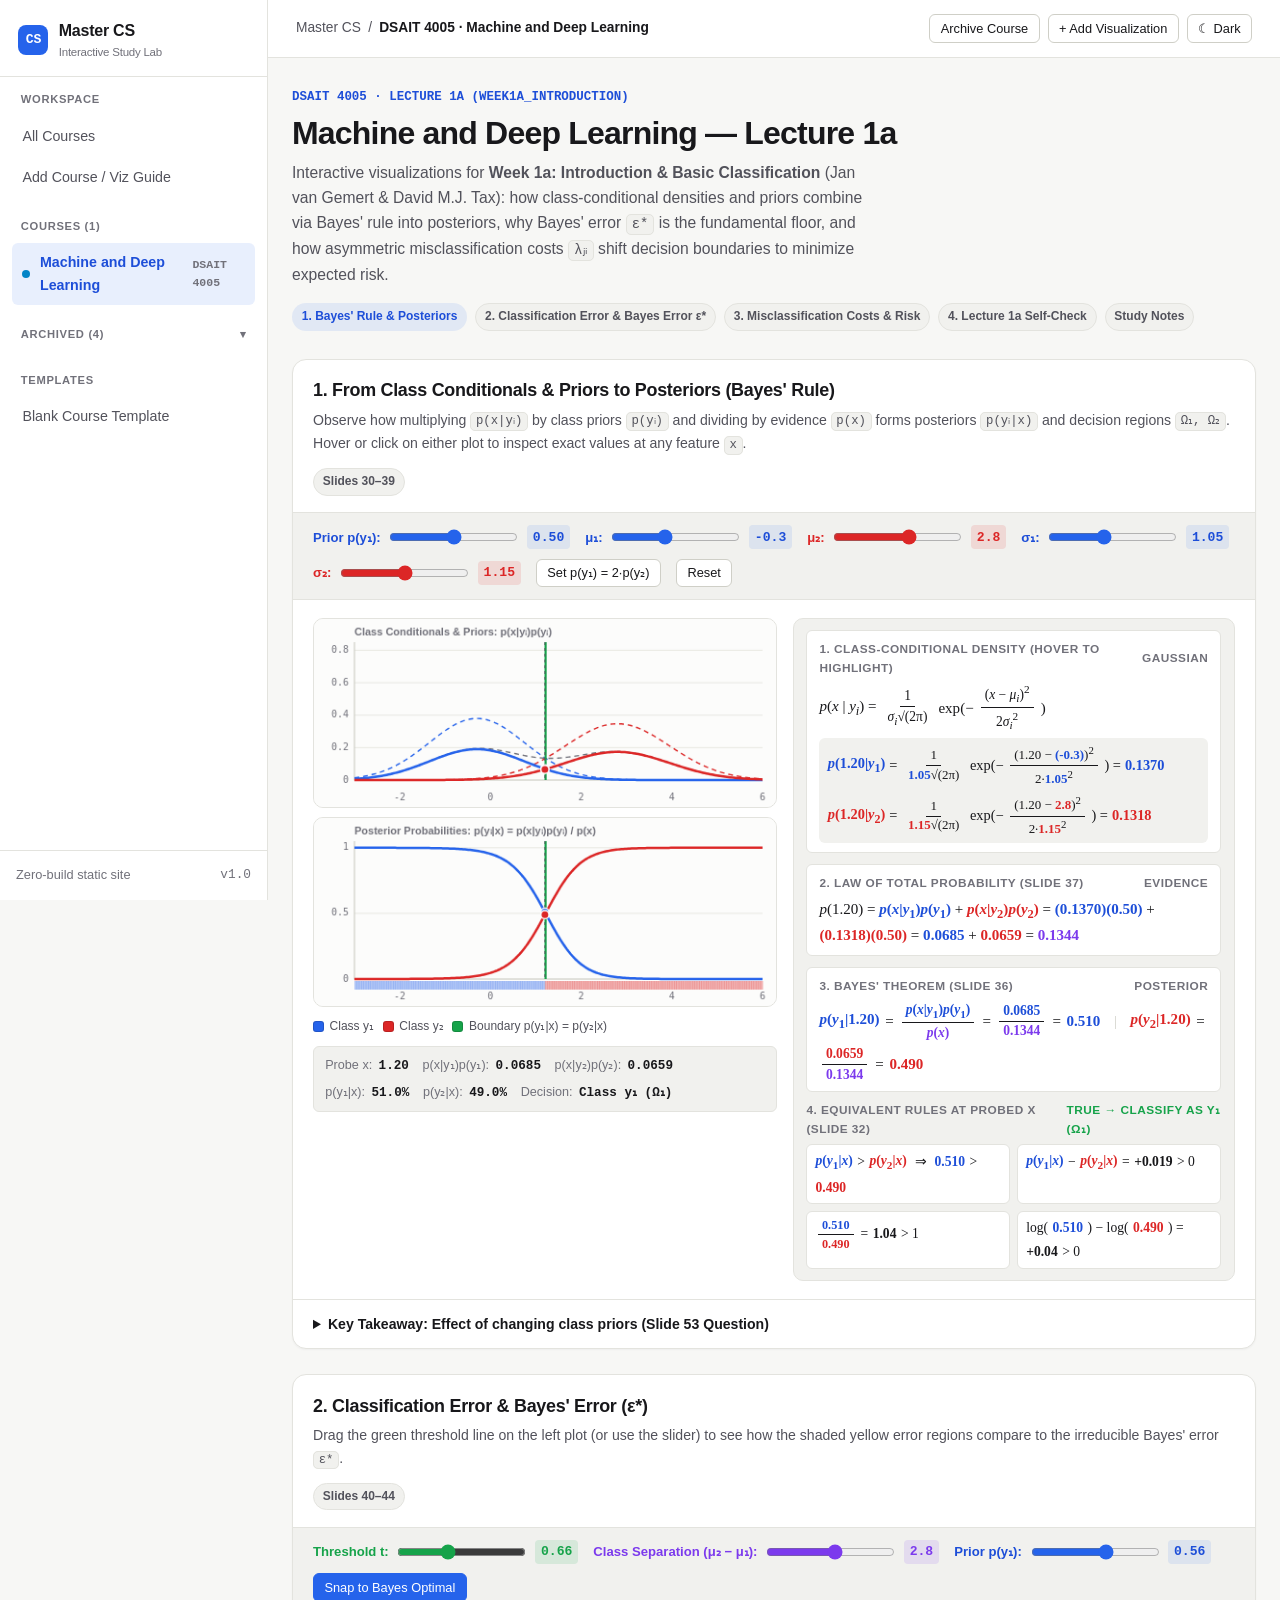
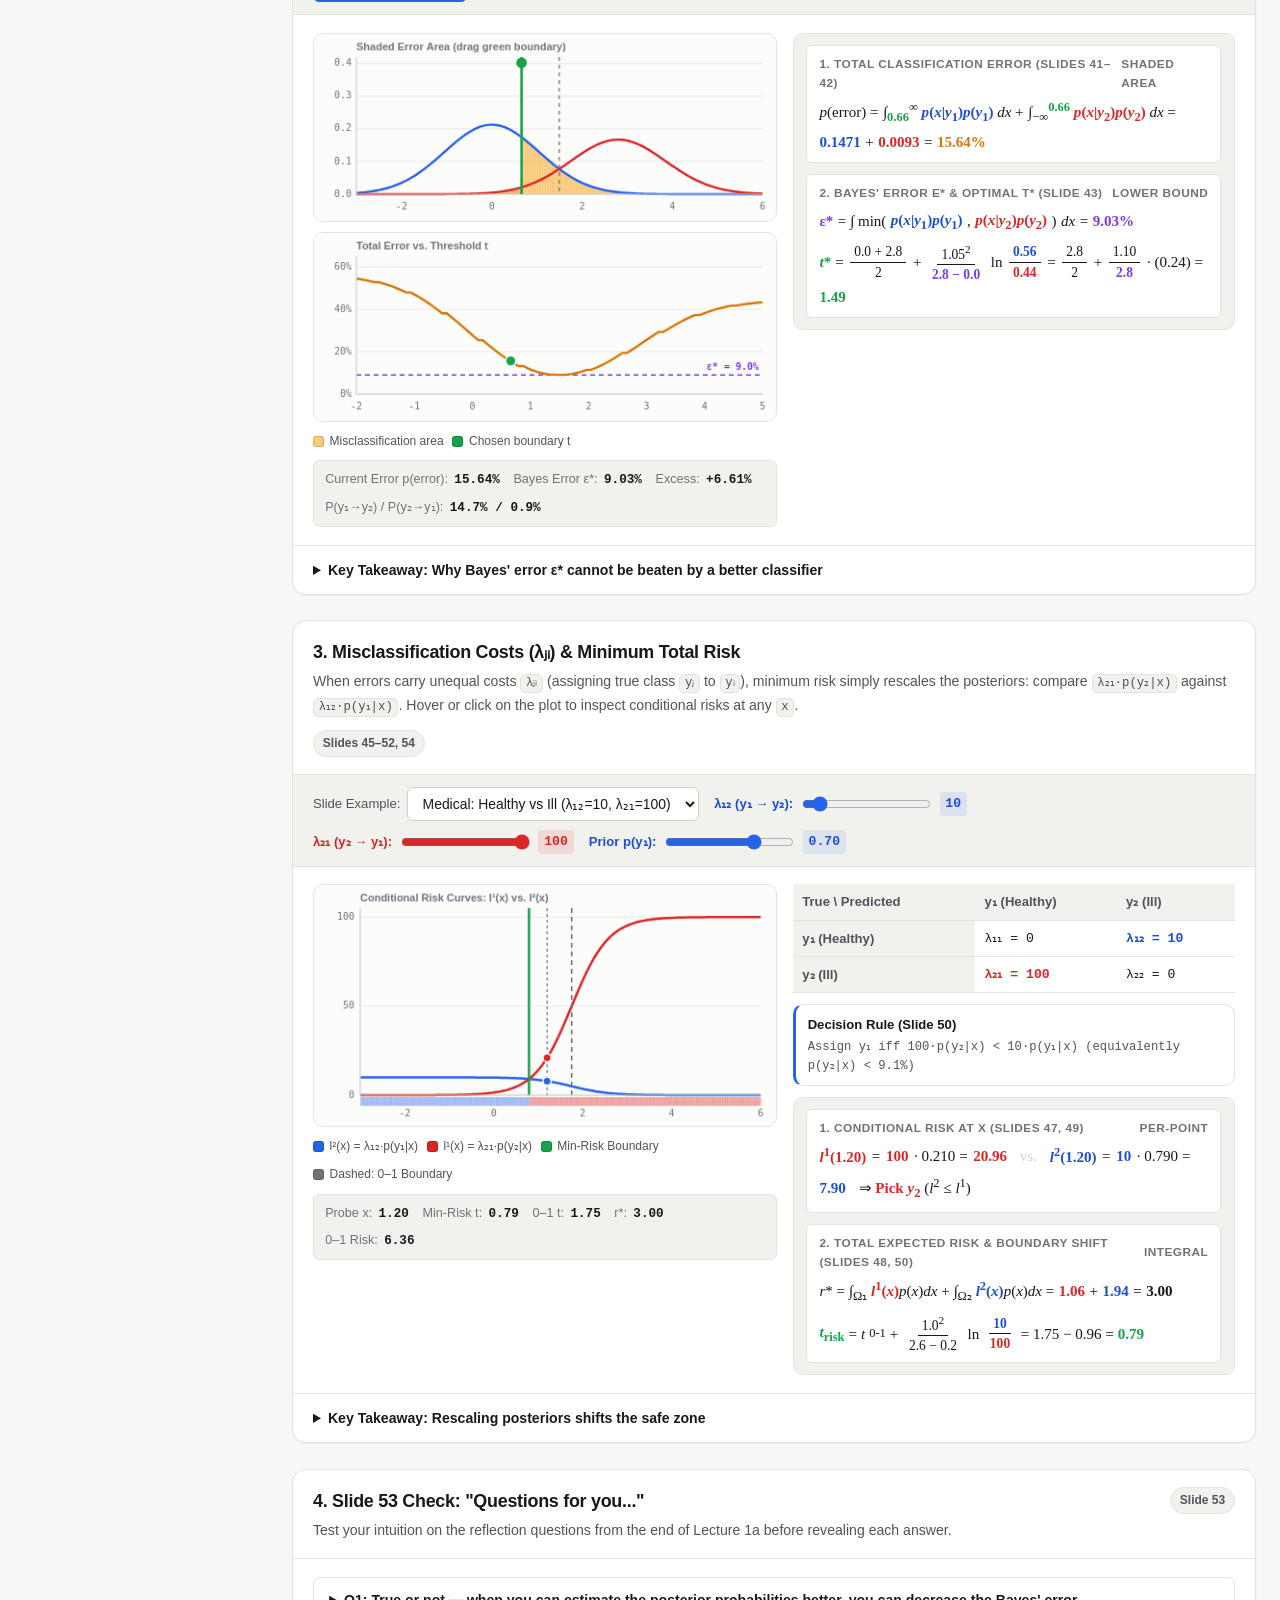
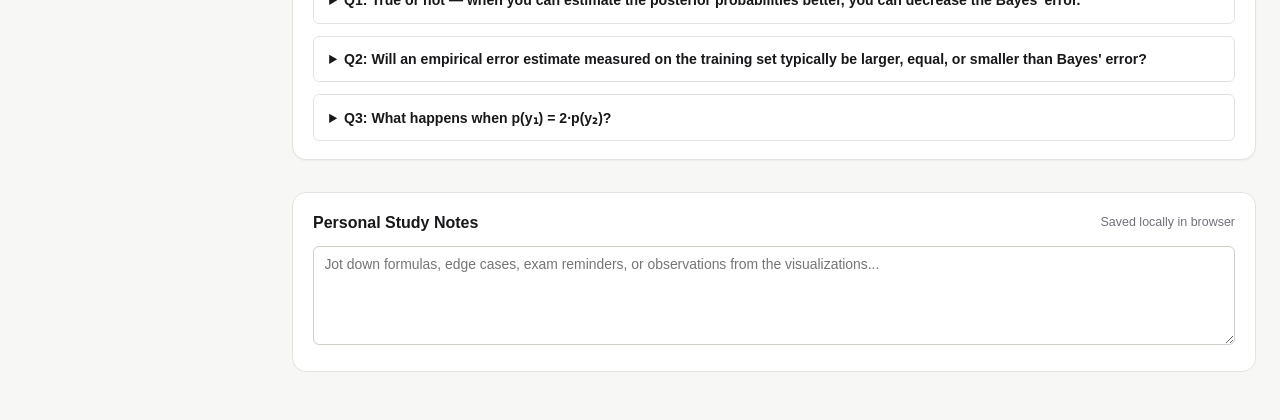
==== commit 17362404: "Color-code sliders with formulas and add live site URL to README" ====
--- a/courses/mdl.html
+++ b/courses/mdl.html
@@ -40,34 +40,34 @@
         </div>
 
         <div class="viz-controls">
-          <div class="control-group">
+          <div class="control-group ctrl-c1">
             <label for="mdl-b-prior1">Prior p(y₁):</label>
             <input id="mdl-b-prior1" type="range" min="0.10" max="0.90" step="0.01" value="0.50" />
-            <span class="mono" id="mdl-b-prior1-val">0.50</span>
-          </div>
-
-          <div class="control-group">
+            <span class="mono ctrl-val" id="mdl-b-prior1-val">0.50</span>
+          </div>
+
+          <div class="control-group ctrl-c1">
             <label for="mdl-b-mu1">μ₁:</label>
             <input id="mdl-b-mu1" type="range" min="-1.5" max="1.5" step="0.1" value="-0.3" />
-            <span class="mono" id="mdl-b-mu1-val">-0.3</span>
-          </div>
-
-          <div class="control-group">
+            <span class="mono ctrl-val" id="mdl-b-mu1-val">-0.3</span>
+          </div>
+
+          <div class="control-group ctrl-c2">
             <label for="mdl-b-mu2">μ₂:</label>
             <input id="mdl-b-mu2" type="range" min="1.0" max="4.0" step="0.1" value="2.8" />
-            <span class="mono" id="mdl-b-mu2-val">2.8</span>
-          </div>
-
-          <div class="control-group">
+            <span class="mono ctrl-val" id="mdl-b-mu2-val">2.8</span>
+          </div>
+
+          <div class="control-group ctrl-c1">
             <label for="mdl-b-sig1">σ₁:</label>
             <input id="mdl-b-sig1" type="range" min="0.5" max="1.8" step="0.05" value="1.05" />
-            <span class="mono" id="mdl-b-sig1-val">1.05</span>
-          </div>
-
-          <div class="control-group">
+            <span class="mono ctrl-val" id="mdl-b-sig1-val">1.05</span>
+          </div>
+
+          <div class="control-group ctrl-c2">
             <label for="mdl-b-sig2">σ₂:</label>
             <input id="mdl-b-sig2" type="range" min="0.5" max="1.8" step="0.05" value="1.15" />
-            <span class="mono" id="mdl-b-sig2-val">1.15</span>
+            <span class="mono ctrl-val" id="mdl-b-sig2-val">1.15</span>
           </div>
 
           <button id="mdl-b-double-p1" class="btn btn-sm" type="button">Set p(y₁) = 2·p(y₂)</button>
@@ -187,22 +187,22 @@
         </div>
 
         <div class="viz-controls">
-          <div class="control-group">
+          <div class="control-group ctrl-opt">
             <label for="mdl-e-thresh">Threshold t:</label>
             <input id="mdl-e-thresh" type="range" min="-2.0" max="5.0" step="0.02" value="0.65" />
-            <span class="mono" id="mdl-e-thresh-val">0.65</span>
-          </div>
-
-          <div class="control-group">
+            <span class="mono ctrl-val" id="mdl-e-thresh-val">0.65</span>
+          </div>
+
+          <div class="control-group ctrl-purple">
             <label for="mdl-e-sep">Class Separation (μ₂ − μ₁):</label>
             <input id="mdl-e-sep" type="range" min="0.8" max="4.5" step="0.1" value="2.8" />
-            <span class="mono" id="mdl-e-sep-val">2.8</span>
-          </div>
-
-          <div class="control-group">
+            <span class="mono ctrl-val" id="mdl-e-sep-val">2.8</span>
+          </div>
+
+          <div class="control-group ctrl-c1">
             <label for="mdl-e-prior1">Prior p(y₁):</label>
             <input id="mdl-e-prior1" type="range" min="0.20" max="0.80" step="0.02" value="0.55" />
-            <span class="mono" id="mdl-e-prior1-val">0.55</span>
+            <span class="mono ctrl-val" id="mdl-e-prior1-val">0.55</span>
           </div>
 
           <button id="mdl-e-snap" class="btn btn-sm btn-primary" type="button">Snap to Bayes Optimal</button>
@@ -285,22 +285,22 @@
             </select>
           </div>
 
-          <div class="control-group">
+          <div class="control-group ctrl-c1">
             <label for="mdl-c-l12">λ₁₂ (y₁ → y₂):</label>
             <input id="mdl-c-l12" type="range" min="1" max="100" step="1" value="10" />
-            <span class="mono" id="mdl-c-l12-val">10</span>
-          </div>
-
-          <div class="control-group">
+            <span class="mono ctrl-val" id="mdl-c-l12-val">10</span>
+          </div>
+
+          <div class="control-group ctrl-c2">
             <label for="mdl-c-l21">λ₂₁ (y₂ → y₁):</label>
             <input id="mdl-c-l21" type="range" min="1" max="100" step="1" value="100" />
-            <span class="mono" id="mdl-c-l21-val">100</span>
-          </div>
-
-          <div class="control-group">
+            <span class="mono ctrl-val" id="mdl-c-l21-val">100</span>
+          </div>
+
+          <div class="control-group ctrl-c1">
             <label for="mdl-c-prior1">Prior p(y₁):</label>
             <input id="mdl-c-prior1" type="range" min="0.20" max="0.90" step="0.02" value="0.70" />
-            <span class="mono" id="mdl-c-prior1-val">0.70</span>
+            <span class="mono ctrl-val" id="mdl-c-prior1-val">0.70</span>
           </div>
         </div>
 
@@ -336,13 +336,13 @@
                 </thead>
                 <tbody>
                   <tr>
-                    <th id="mdl-c-row1">y₁ (Healthy)</th>
+                    <th id="mdl-c-row1" class="term-c1">y₁ (Healthy)</th>
                     <td>λ₁₁ = 0</td>
-                    <td id="mdl-c-cell12">λ₁₂ = 10</td>
+                    <td id="mdl-c-cell12" class="term-c1">λ₁₂ = 10</td>
                   </tr>
                   <tr>
-                    <th id="mdl-c-row2">y₂ (Ill)</th>
-                    <td id="mdl-c-cell21">λ₂₁ = 100</td>
+                    <th id="mdl-c-row2" class="term-c2">y₂ (Ill)</th>
+                    <td id="mdl-c-cell21" class="term-c2">λ₂₁ = 100</td>
                     <td>λ₂₂ = 0</td>
                   </tr>
                 </tbody>
--- a/styles/main.css
+++ b/styles/main.css
@@ -771,6 +771,47 @@
   cursor: pointer;
 }
 
+.control-group.ctrl-c1 {
+  --ctrl-color: var(--accent-text);
+  --ctrl-track: var(--accent);
+  --ctrl-bg: var(--accent-soft);
+}
+
+.control-group.ctrl-c2 {
+  --ctrl-color: var(--danger);
+  --ctrl-track: var(--danger);
+  --ctrl-bg: var(--danger-soft);
+}
+
+.control-group.ctrl-opt {
+  --ctrl-color: var(--success);
+  --ctrl-track: var(--success);
+  --ctrl-bg: var(--success-soft);
+}
+
+.control-group.ctrl-purple {
+  --ctrl-color: var(--purple);
+  --ctrl-track: var(--purple);
+  --ctrl-bg: var(--purple-soft);
+}
+
+.control-group[class*="ctrl-"] label {
+  color: var(--ctrl-color);
+  font-weight: 600;
+}
+
+.control-group[class*="ctrl-"] input[type="range"] {
+  accent-color: var(--ctrl-track);
+}
+
+.control-group[class*="ctrl-"] .ctrl-val {
+  background: var(--ctrl-bg);
+  color: var(--ctrl-color);
+  padding: 0.08rem 0.36rem;
+  border-radius: 4px;
+  font-weight: 700;
+}
+
 .viz-body {
   padding: 1.1rem 1.25rem;
 }
